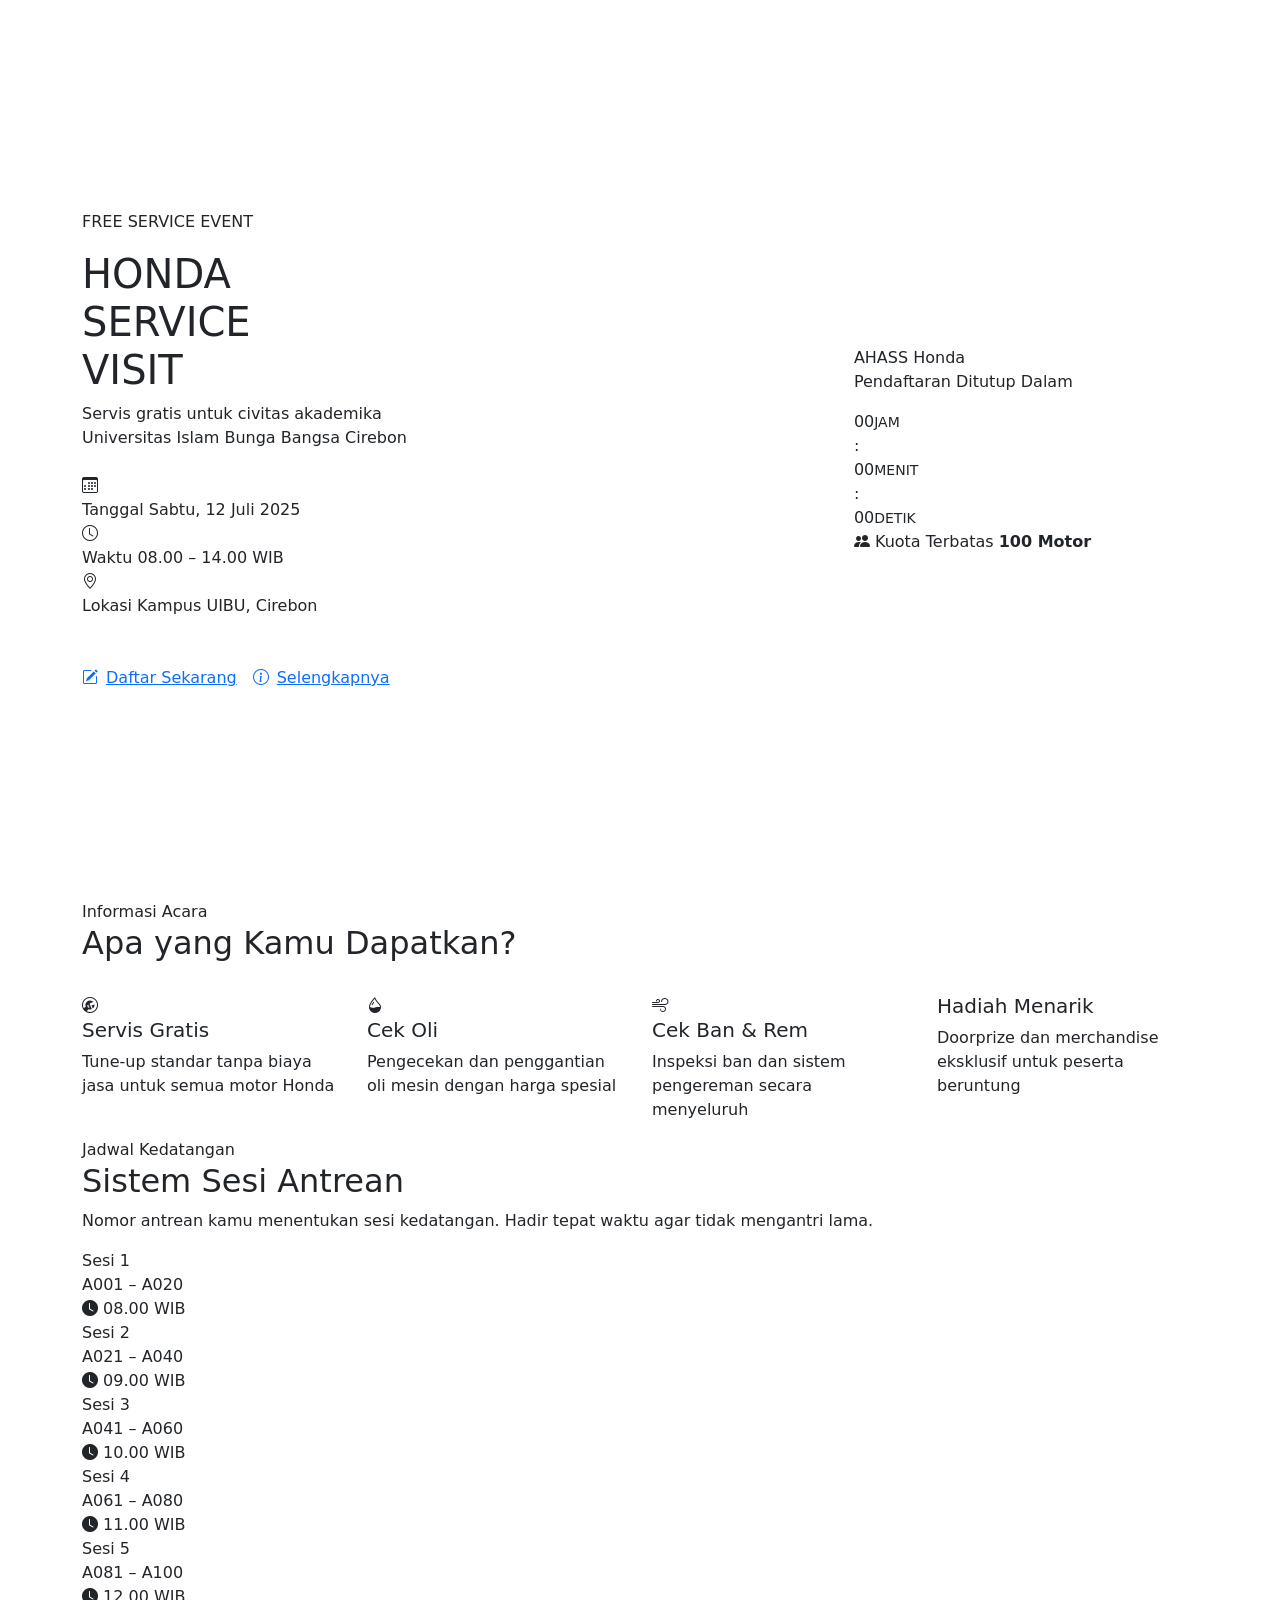
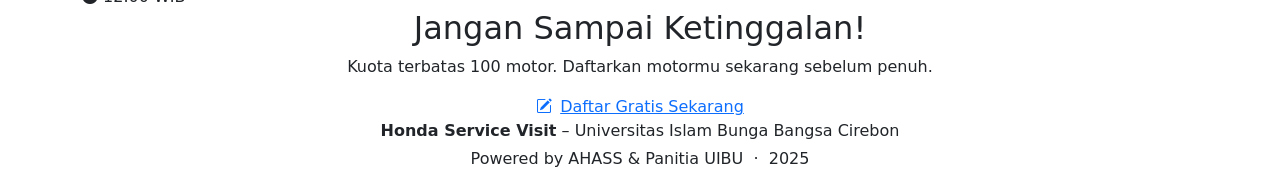
==== index.html @ a4c75682 "Add files via upload" ====
<!DOCTYPE html>
<html lang="id">
<head>
  <meta charset="UTF-8" />
  <meta name="viewport" content="width=device-width, initial-scale=1.0" />
  <title>Honda Service Visit – UIBU</title>
  <link rel="stylesheet" href="https://cdn.jsdelivr.net/npm/bootstrap@5.3.3/dist/css/bootstrap.min.css" />
  <link rel="stylesheet" href="https://cdn.jsdelivr.net/npm/bootstrap-icons@1.11.3/font/bootstrap-icons.min.css" />
  <link rel="preconnect" href="https://fonts.googleapis.com" />
  <link rel="preconnect" href="https://fonts.gstatic.com" crossorigin />
  <link href="https://fonts.googleapis.com/css2?family=Barlow+Condensed:wght@700;900&family=Inter:wght@400;500;600&display=swap" rel="stylesheet" />
  <link rel="stylesheet" href="assets/css/style.css" />
</head>
<body>

<!-- ═══════════════════ HERO ═══════════════════ -->
<header class="hero-section">
  <div class="hero-bg-overlay"></div>
  <div class="container position-relative z-1">
    <div class="row align-items-center min-vh-100 py-5">
      <div class="col-lg-7">
        <div class="badge-pill mb-3">
          <span class="dot"></span> FREE SERVICE EVENT
        </div>
        <h1 class="hero-title">
          HONDA<br>
          <span class="text-red">SERVICE</span><br>
          VISIT
        </h1>
        <p class="hero-subtitle">Servis gratis untuk civitas akademika<br>Universitas Islam Bunga Bangsa Cirebon</p>

        <div class="event-meta mt-4 mb-5">
          <div class="meta-item">
            <i class="bi bi-calendar3"></i>
            <div>
              <span class="meta-label">Tanggal</span>
              <span class="meta-value">Sabtu, 12 Juli 2025</span>
            </div>
          </div>
          <div class="meta-item">
            <i class="bi bi-clock"></i>
            <div>
              <span class="meta-label">Waktu</span>
              <span class="meta-value">08.00 – 14.00 WIB</span>
            </div>
          </div>
          <div class="meta-item">
            <i class="bi bi-geo-alt"></i>
            <div>
              <span class="meta-label">Lokasi</span>
              <span class="meta-value">Kampus UIBU, Cirebon</span>
            </div>
          </div>
        </div>

        <div class="d-flex flex-wrap gap-3">
          <a href="register.html" class="btn-daftar">
            <i class="bi bi-pencil-square me-2"></i>Daftar Sekarang
          </a>
          <a href="#info" class="btn-info">
            <i class="bi bi-info-circle me-2"></i>Selengkapnya
          </a>
        </div>
      </div>

      <div class="col-lg-5 d-none d-lg-flex justify-content-center">
        <div class="hero-card">
          <div class="hero-card-inner">
            <div class="ahass-logo-mock">
              <span class="ahass-text">AHASS</span>
              <span class="wing-text">Honda</span>
            </div>
            <div class="countdown-block">
              <p class="countdown-label">Pendaftaran Ditutup Dalam</p>
              <div class="countdown-digits" id="countdown">
                <div class="cd-unit"><span id="cd-h">00</span><small>JAM</small></div>
                <div class="cd-sep">:</div>
                <div class="cd-unit"><span id="cd-m">00</span><small>MENIT</small></div>
                <div class="cd-sep">:</div>
                <div class="cd-unit"><span id="cd-s">00</span><small>DETIK</small></div>
              </div>
            </div>
            <div class="quota-info">
              <i class="bi bi-people-fill"></i>
              Kuota Terbatas <strong>100 Motor</strong>
            </div>
          </div>
        </div>
      </div>
    </div>
  </div>

  <!-- Mobile countdown -->
  <div class="mobile-countdown d-lg-none">
    <p class="countdown-label text-center mb-2">Pendaftaran Ditutup Dalam</p>
    <div class="countdown-digits justify-content-center" id="countdown-m">
      <div class="cd-unit"><span id="cd-hm">00</span><small>JAM</small></div>
      <div class="cd-sep">:</div>
      <div class="cd-unit"><span id="cd-mm">00</span><small>MENIT</small></div>
      <div class="cd-sep">:</div>
      <div class="cd-unit"><span id="cd-sm">00</span><small>DETIK</small></div>
    </div>
  </div>
</header>

<!-- ═══════════════════ INFO ═══════════════════ -->
<section id="info" class="info-section">
  <div class="container">
    <div class="section-eyebrow">Informasi Acara</div>
    <h2 class="section-title">Apa yang Kamu Dapatkan?</h2>

    <div class="row g-4 mt-2">
      <div class="col-sm-6 col-lg-3">
        <div class="feature-card">
          <div class="feature-icon">
            <i class="bi bi-wrench-adjustable-circle"></i>
          </div>
          <h5>Servis Gratis</h5>
          <p>Tune-up standar tanpa biaya jasa untuk semua motor Honda</p>
        </div>
      </div>
      <div class="col-sm-6 col-lg-3">
        <div class="feature-card">
          <div class="feature-icon">
            <i class="bi bi-droplet-half"></i>
          </div>
          <h5>Cek Oli</h5>
          <p>Pengecekan dan penggantian oli mesin dengan harga spesial</p>
        </div>
      </div>
      <div class="col-sm-6 col-lg-3">
        <div class="feature-card">
          <div class="feature-icon">
            <i class="bi bi-wind"></i>
          </div>
          <h5>Cek Ban & Rem</h5>
          <p>Inspeksi ban dan sistem pengereman secara menyeluruh</p>
        </div>
      </div>
      <div class="col-sm-6 col-lg-3">
        <div class="feature-card">
          <div class="feature-icon">
            <i class="bi bi-gift2"></i>
          </div>
          <h5>Hadiah Menarik</h5>
          <p>Doorprize dan merchandise eksklusif untuk peserta beruntung</p>
        </div>
      </div>
    </div>
  </div>
</section>

<!-- ═══════════════════ SESI ═══════════════════ -->
<section class="sesi-section">
  <div class="container">
    <div class="section-eyebrow">Jadwal Kedatangan</div>
    <h2 class="section-title">Sistem Sesi Antrean</h2>
    <p class="section-desc">Nomor antrean kamu menentukan sesi kedatangan. Hadir tepat waktu agar tidak mengantri lama.</p>

    <div class="sesi-grid">
      <div class="sesi-card sesi-a">
        <div class="sesi-badge">Sesi 1</div>
        <div class="sesi-range">A001 – A020</div>
        <div class="sesi-time"><i class="bi bi-clock-fill"></i> 08.00 WIB</div>
      </div>
      <div class="sesi-card sesi-b">
        <div class="sesi-badge">Sesi 2</div>
        <div class="sesi-range">A021 – A040</div>
        <div class="sesi-time"><i class="bi bi-clock-fill"></i> 09.00 WIB</div>
      </div>
      <div class="sesi-card sesi-c">
        <div class="sesi-badge">Sesi 3</div>
        <div class="sesi-range">A041 – A060</div>
        <div class="sesi-time"><i class="bi bi-clock-fill"></i> 10.00 WIB</div>
      </div>
      <div class="sesi-card sesi-d">
        <div class="sesi-badge">Sesi 4</div>
        <div class="sesi-range">A061 – A080</div>
        <div class="sesi-time"><i class="bi bi-clock-fill"></i> 11.00 WIB</div>
      </div>
      <div class="sesi-card sesi-e">
        <div class="sesi-badge">Sesi 5</div>
        <div class="sesi-range">A081 – A100</div>
        <div class="sesi-time"><i class="bi bi-clock-fill"></i> 12.00 WIB</div>
      </div>
    </div>
  </div>
</section>

<!-- ═══════════════════ CTA ═══════════════════ -->
<section class="cta-section">
  <div class="container text-center">
    <h2 class="cta-title">Jangan Sampai Ketinggalan!</h2>
    <p class="cta-desc">Kuota terbatas 100 motor. Daftarkan motormu sekarang sebelum penuh.</p>
    <a href="register.html" class="btn-daftar btn-daftar-lg">
      <i class="bi bi-pencil-square me-2"></i>Daftar Gratis Sekarang
    </a>
  </div>
</section>

<!-- ═══════════════════ FOOTER ═══════════════════ -->
<footer class="site-footer">
  <div class="container text-center">
    <p class="mb-1">
      <strong>Honda Service Visit</strong> – Universitas Islam Bunga Bangsa Cirebon
    </p>
    <p class="footer-sub">Powered by AHASS & Panitia UIBU &nbsp;·&nbsp; 2025</p>
  </div>
</footer>

<script src="https://cdn.jsdelivr.net/npm/bootstrap@5.3.3/dist/js/bootstrap.bundle.min.js"></script>
<script src="assets/js/app.js"></script>
</body>
</html>
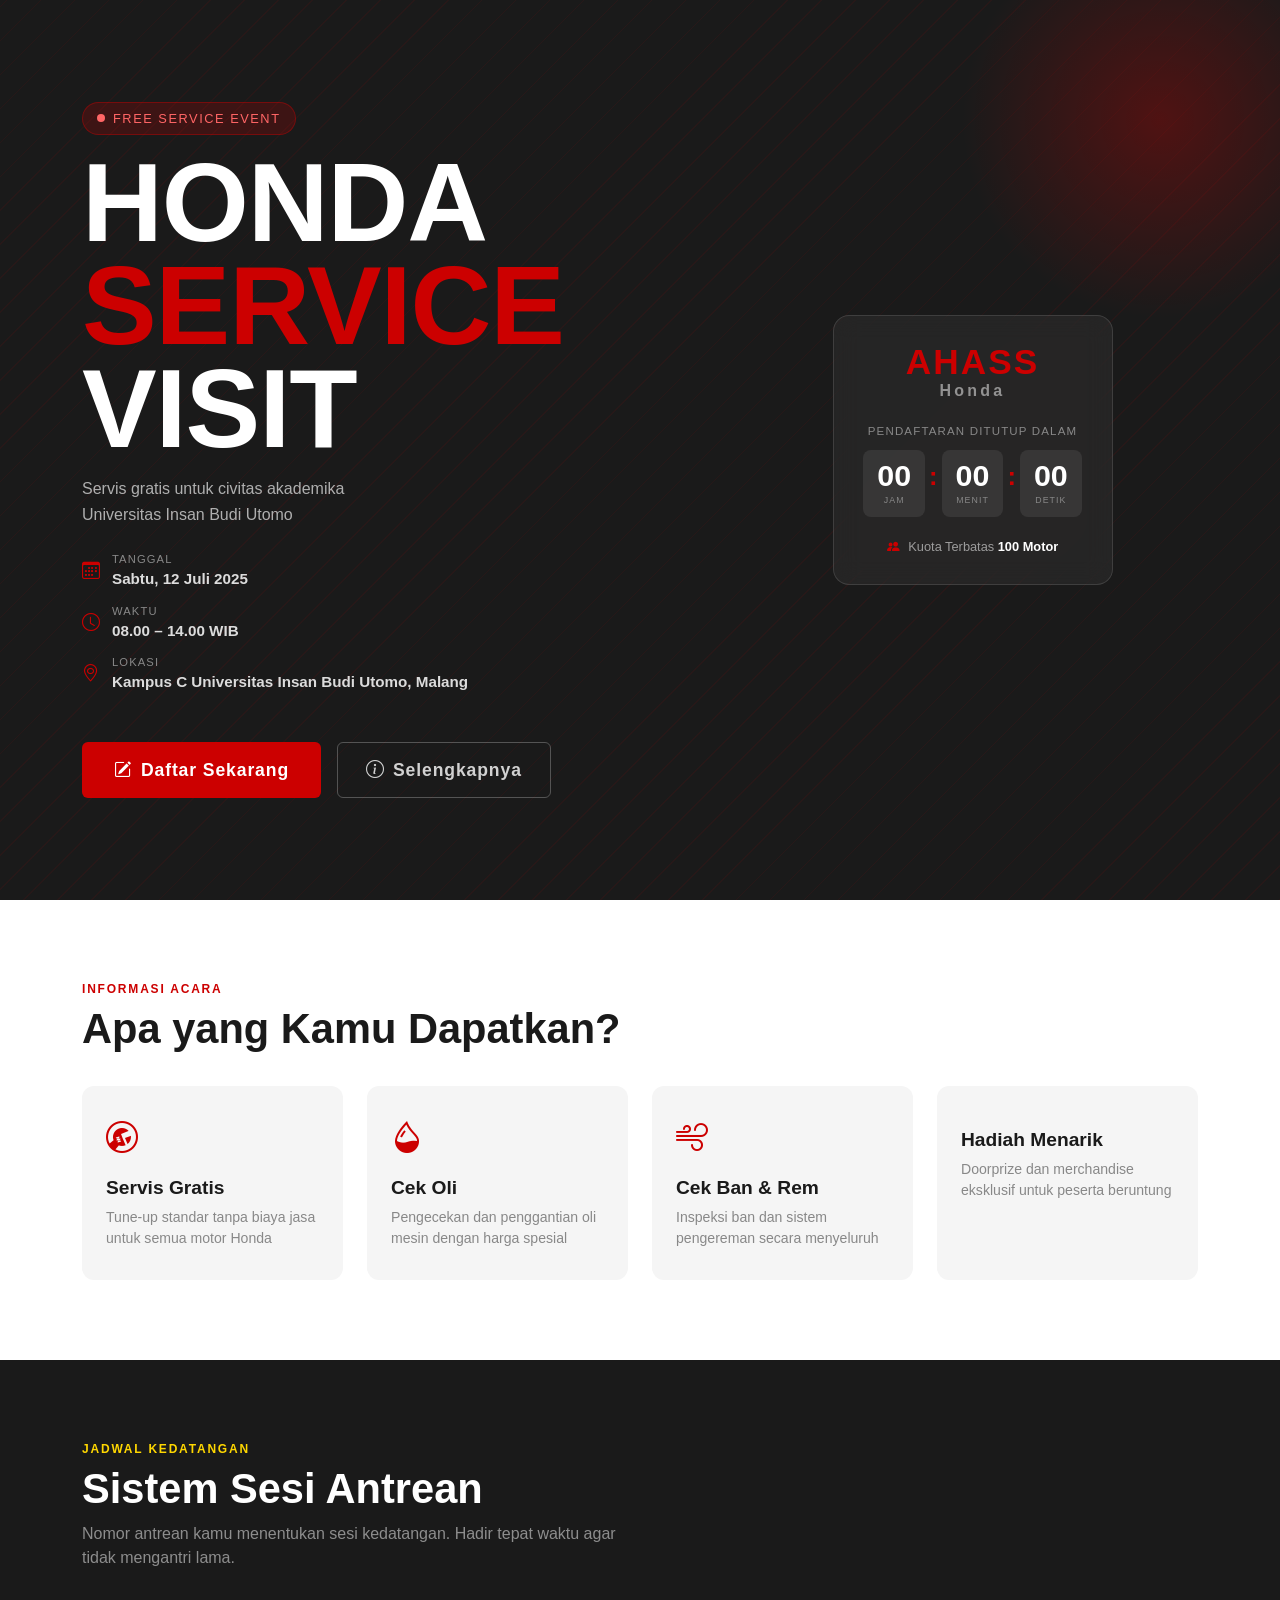
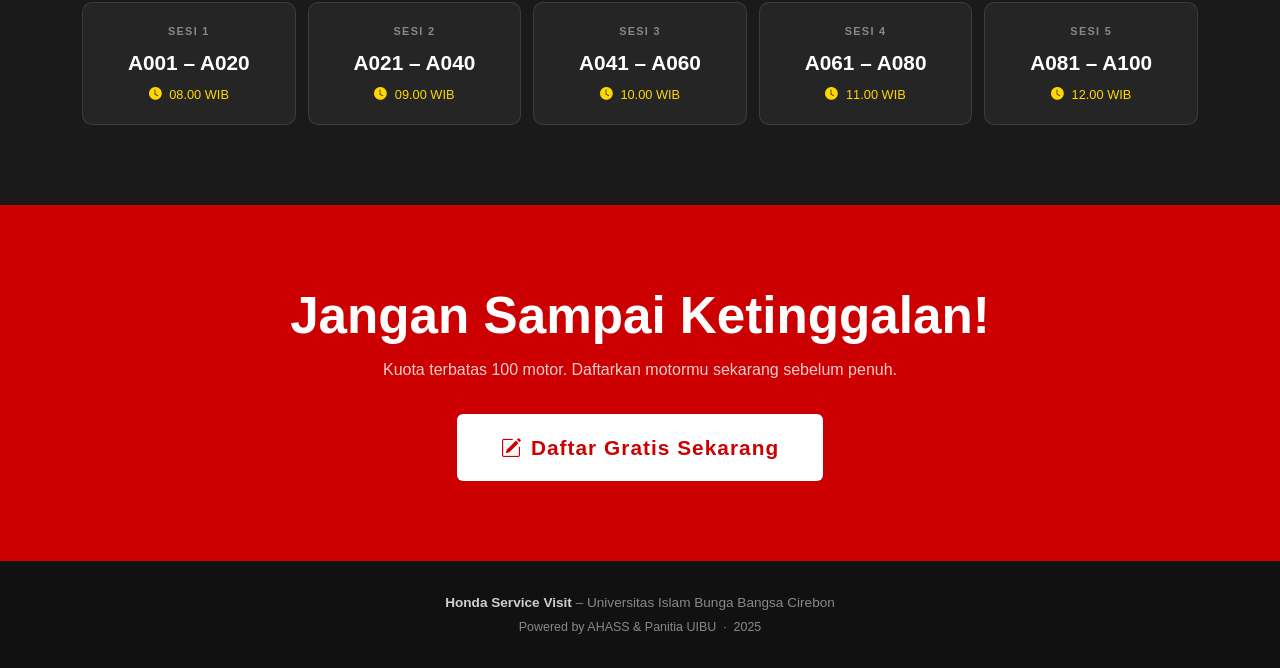
==== commit ff26a8f8: "Update university names and locations in index.html" ====
--- a/index.html
+++ b/index.html
@@ -27,7 +27,7 @@
           <span class="text-red">SERVICE</span><br>
           VISIT
         </h1>
-        <p class="hero-subtitle">Servis gratis untuk civitas akademika<br>Universitas Islam Bunga Bangsa Cirebon</p>
+        <p class="hero-subtitle">Servis gratis untuk civitas akademika<br>Universitas Insan Budi Utomo</p>
 
         <div class="event-meta mt-4 mb-5">
           <div class="meta-item">
@@ -48,7 +48,7 @@
             <i class="bi bi-geo-alt"></i>
             <div>
               <span class="meta-label">Lokasi</span>
-              <span class="meta-value">Kampus UIBU, Cirebon</span>
+              <span class="meta-value">Kampus C Universitas Insan Budi Utomo, Malang</span>
             </div>
           </div>
         </div>
--- a/assets/css/style.css
+++ b/assets/css/style.css
@@ -0,0 +1,897 @@
+/* ─────────────────────────────────────────────
+   HONDA SERVICE VISIT – style.css
+   Palette:
+     Red      #CC0000
+     Dark     #1A1A1A
+     White    #FFFFFF
+     Yellow   #FFD700  (antrean accent)
+     Gray-bg  #F5F5F5
+     Gray-mid #888888
+   ───────────────────────────────────────────── */
+
+:root {
+  --red:     #CC0000;
+  --red-dk:  #990000;
+  --dark:    #1A1A1A;
+  --yellow:  #FFD700;
+  --white:   #FFFFFF;
+  --gray-bg: #F5F5F5;
+  --gray-mid:#888888;
+  --font-disp: 'Barlow Condensed', sans-serif;
+  --font-body: 'Inter', sans-serif;
+  --font-mono: 'Share Tech Mono', monospace;
+}
+
+*, *::before, *::after { box-sizing: border-box; }
+
+body {
+  font-family: var(--font-body);
+  background: var(--gray-bg);
+  color: var(--dark);
+  margin: 0;
+}
+
+/* ══════════════════════════════════════════════
+   HERO
+══════════════════════════════════════════════ */
+.hero-section {
+  background: var(--dark);
+  position: relative;
+  overflow: hidden;
+}
+
+.hero-bg-overlay {
+  position: absolute;
+  inset: 0;
+  background:
+    repeating-linear-gradient(
+      -45deg,
+      rgba(204,0,0,.07) 0px,
+      rgba(204,0,0,.07) 1px,
+      transparent 1px,
+      transparent 24px
+    );
+  z-index: 0;
+}
+
+.hero-section::before {
+  content: '';
+  position: absolute;
+  top: -80px; right: -80px;
+  width: 400px; height: 400px;
+  background: radial-gradient(circle, rgba(204,0,0,.3) 0%, transparent 70%);
+  z-index: 0;
+}
+
+.z-1 { position: relative; z-index: 1; }
+
+.badge-pill {
+  display: inline-flex;
+  align-items: center;
+  gap: 8px;
+  background: rgba(204,0,0,.2);
+  border: 1px solid rgba(204,0,0,.4);
+  color: #ff6666;
+  font-family: var(--font-disp);
+  font-size: .8rem;
+  letter-spacing: .12em;
+  padding: 6px 14px;
+  border-radius: 999px;
+}
+.dot {
+  width: 8px; height: 8px;
+  background: #ff6666;
+  border-radius: 50%;
+  animation: pulse 1.5s ease-in-out infinite;
+}
+@keyframes pulse {
+  0%,100% { opacity: 1; transform: scale(1); }
+  50% { opacity: .5; transform: scale(.7); }
+}
+
+.hero-title {
+  font-family: var(--font-disp);
+  font-weight: 900;
+  font-size: clamp(3.5rem, 10vw, 7rem);
+  line-height: .92;
+  color: var(--white);
+  letter-spacing: -.01em;
+  margin: 0;
+}
+.hero-title .text-red { color: var(--red); }
+
+.hero-subtitle {
+  color: rgba(255,255,255,.65);
+  font-size: 1rem;
+  line-height: 1.6;
+  margin-top: 1rem;
+}
+
+/* Event meta */
+.event-meta {
+  display: flex;
+  flex-direction: column;
+  gap: 12px;
+}
+.meta-item {
+  display: flex;
+  align-items: center;
+  gap: 12px;
+  color: rgba(255,255,255,.85);
+}
+.meta-item i {
+  font-size: 1.1rem;
+  color: var(--red);
+  flex-shrink: 0;
+}
+.meta-item div {
+  display: flex;
+  flex-direction: column;
+}
+.meta-label {
+  font-size: .7rem;
+  letter-spacing: .1em;
+  text-transform: uppercase;
+  color: var(--gray-mid);
+}
+.meta-value {
+  font-weight: 600;
+  font-size: .95rem;
+}
+
+/* Buttons */
+.btn-daftar {
+  display: inline-flex;
+  align-items: center;
+  background: var(--red);
+  color: var(--white);
+  font-family: var(--font-disp);
+  font-weight: 700;
+  font-size: 1.1rem;
+  letter-spacing: .05em;
+  padding: 14px 32px;
+  border-radius: 6px;
+  text-decoration: none;
+  border: none;
+  cursor: pointer;
+  transition: background .2s, transform .15s;
+}
+.btn-daftar:hover {
+  background: var(--red-dk);
+  color: var(--white);
+  transform: translateY(-2px);
+}
+.btn-daftar-lg { font-size: 1.3rem; padding: 18px 44px; }
+
+.btn-info {
+  display: inline-flex;
+  align-items: center;
+  background: transparent;
+  color: rgba(255,255,255,.8);
+  font-family: var(--font-disp);
+  font-weight: 700;
+  font-size: 1.1rem;
+  letter-spacing: .05em;
+  padding: 14px 28px;
+  border-radius: 6px;
+  text-decoration: none;
+  border: 1px solid rgba(255,255,255,.25);
+  transition: border-color .2s, color .2s;
+}
+.btn-info:hover {
+  border-color: rgba(255,255,255,.6);
+  color: var(--white);
+}
+
+/* Hero card */
+.hero-card {
+  width: 280px;
+}
+.hero-card-inner {
+  background: rgba(255,255,255,.05);
+  border: 1px solid rgba(255,255,255,.12);
+  border-radius: 16px;
+  padding: 28px 24px;
+  backdrop-filter: blur(12px);
+}
+
+.ahass-logo-mock {
+  display: flex;
+  flex-direction: column;
+  align-items: center;
+  margin-bottom: 20px;
+}
+.ahass-text {
+  font-family: var(--font-disp);
+  font-weight: 900;
+  font-size: 2.2rem;
+  color: var(--red);
+  letter-spacing: .06em;
+  line-height: 1;
+}
+.wing-text {
+  font-family: var(--font-disp);
+  font-weight: 700;
+  font-size: 1rem;
+  color: rgba(255,255,255,.5);
+  letter-spacing: .2em;
+}
+
+/* Countdown */
+.countdown-block { text-align: center; margin-bottom: 20px; }
+.countdown-label {
+  font-size: .72rem;
+  letter-spacing: .1em;
+  text-transform: uppercase;
+  color: var(--gray-mid);
+  margin-bottom: 10px;
+}
+.countdown-digits {
+  display: flex;
+  align-items: center;
+  justify-content: center;
+  gap: 4px;
+}
+.cd-unit {
+  display: flex;
+  flex-direction: column;
+  align-items: center;
+  background: rgba(255,255,255,.08);
+  border-radius: 8px;
+  padding: 10px 14px;
+}
+.cd-unit span {
+  font-family: var(--font-disp);
+  font-weight: 700;
+  font-size: 1.9rem;
+  color: var(--white);
+  line-height: 1;
+  min-width: 2ch;
+  text-align: center;
+}
+.cd-unit small {
+  font-size: .55rem;
+  letter-spacing: .12em;
+  color: var(--gray-mid);
+  margin-top: 3px;
+}
+.cd-sep {
+  font-family: var(--font-disp);
+  font-weight: 900;
+  font-size: 1.6rem;
+  color: var(--red);
+  margin-bottom: 14px;
+}
+
+.quota-info {
+  text-align: center;
+  font-size: .8rem;
+  color: rgba(255,255,255,.55);
+}
+.quota-info i { color: var(--red); margin-right: 5px; }
+.quota-info strong { color: var(--white); }
+
+/* Mobile countdown */
+.mobile-countdown {
+  background: rgba(255,255,255,.05);
+  border-top: 1px solid rgba(255,255,255,.1);
+  padding: 20px 16px 28px;
+}
+.mobile-countdown .countdown-label { color: rgba(255,255,255,.5); }
+
+/* ══════════════════════════════════════════════
+   SECTIONS
+══════════════════════════════════════════════ */
+.section-eyebrow {
+  font-size: .75rem;
+  font-weight: 600;
+  letter-spacing: .15em;
+  text-transform: uppercase;
+  color: var(--red);
+  margin-bottom: 6px;
+}
+.section-title {
+  font-family: var(--font-disp);
+  font-weight: 700;
+  font-size: clamp(1.8rem, 4vw, 2.6rem);
+  color: var(--dark);
+  margin: 0;
+}
+.section-desc {
+  color: var(--gray-mid);
+  max-width: 560px;
+  margin-top: 8px;
+}
+
+/* Info section */
+.info-section {
+  padding: 80px 0;
+  background: var(--white);
+}
+
+.feature-card {
+  background: var(--gray-bg);
+  border-radius: 12px;
+  padding: 28px 24px;
+  height: 100%;
+  transition: transform .2s, box-shadow .2s;
+  border-bottom: 3px solid transparent;
+}
+.feature-card:hover {
+  transform: translateY(-4px);
+  box-shadow: 0 12px 32px rgba(0,0,0,.08);
+  border-bottom-color: var(--red);
+}
+.feature-icon {
+  font-size: 2rem;
+  color: var(--red);
+  margin-bottom: 14px;
+}
+.feature-card h5 {
+  font-family: var(--font-disp);
+  font-weight: 700;
+  font-size: 1.2rem;
+  margin-bottom: 8px;
+}
+.feature-card p {
+  color: var(--gray-mid);
+  font-size: .88rem;
+  margin: 0;
+}
+
+/* Sesi section */
+.sesi-section {
+  padding: 80px 0;
+  background: var(--dark);
+}
+.sesi-section .section-eyebrow { color: var(--yellow); }
+.sesi-section .section-title { color: var(--white); }
+.sesi-section .section-desc { color: rgba(255,255,255,.5); }
+
+.sesi-grid {
+  display: flex;
+  flex-wrap: wrap;
+  gap: 12px;
+  margin-top: 32px;
+}
+.sesi-card {
+  flex: 1 1 150px;
+  background: rgba(255,255,255,.05);
+  border: 1px solid rgba(255,255,255,.1);
+  border-radius: 10px;
+  padding: 20px 16px;
+  text-align: center;
+  transition: background .2s;
+}
+.sesi-card:hover { background: rgba(255,255,255,.1); }
+
+.sesi-badge {
+  font-size: .68rem;
+  letter-spacing: .12em;
+  font-weight: 600;
+  text-transform: uppercase;
+  color: var(--gray-mid);
+  margin-bottom: 8px;
+}
+.sesi-range {
+  font-family: var(--font-disp);
+  font-weight: 700;
+  font-size: 1.3rem;
+  color: var(--white);
+  margin-bottom: 6px;
+}
+.sesi-time {
+  font-size: .8rem;
+  color: var(--yellow);
+}
+.sesi-time i { margin-right: 4px; }
+
+/* CTA */
+.cta-section {
+  padding: 80px 0;
+  background: var(--red);
+}
+.cta-title {
+  font-family: var(--font-disp);
+  font-weight: 900;
+  font-size: clamp(2rem, 5vw, 3.2rem);
+  color: var(--white);
+  margin-bottom: 12px;
+}
+.cta-desc {
+  color: rgba(255,255,255,.8);
+  font-size: 1rem;
+  margin-bottom: 32px;
+}
+.cta-section .btn-daftar {
+  background: var(--white);
+  color: var(--red);
+}
+.cta-section .btn-daftar:hover {
+  background: rgba(255,255,255,.9);
+  color: var(--red-dk);
+}
+
+/* Footer */
+.site-footer {
+  background: #111;
+  color: rgba(255,255,255,.5);
+  padding: 32px 0;
+  font-size: .85rem;
+}
+.site-footer strong { color: rgba(255,255,255,.8); }
+.footer-sub { font-size: .78rem; margin: 0; }
+
+/* ══════════════════════════════════════════════
+   REGISTER PAGE
+══════════════════════════════════════════════ */
+.register-page {
+  background: var(--gray-bg);
+  min-height: 100vh;
+}
+
+.register-wrap {
+  max-width: 700px;
+  margin: 0 auto;
+  padding-bottom: 60px;
+}
+
+.register-header {
+  background: var(--dark);
+  padding: 16px 20px 20px;
+  position: sticky;
+  top: 0;
+  z-index: 100;
+  display: flex;
+  flex-direction: column;
+  gap: 4px;
+}
+
+.back-link {
+  color: rgba(255,255,255,.5);
+  text-decoration: none;
+  font-size: .82rem;
+  display: flex;
+  align-items: center;
+  gap: 6px;
+  transition: color .2s;
+}
+.back-link:hover { color: var(--white); }
+
+.register-logo {
+  display: flex;
+  align-items: center;
+  gap: 10px;
+}
+.ahass-text-sm {
+  font-family: var(--font-disp);
+  font-weight: 900;
+  font-size: 1.3rem;
+  color: var(--red);
+  letter-spacing: .06em;
+}
+.reg-title-top {
+  font-family: var(--font-disp);
+  font-weight: 700;
+  font-size: 1.1rem;
+  color: rgba(255,255,255,.9);
+  letter-spacing: .04em;
+}
+.reg-step-label {
+  font-size: .72rem;
+  letter-spacing: .12em;
+  text-transform: uppercase;
+  color: var(--gray-mid);
+}
+
+/* Form card */
+.form-card {
+  background: var(--white);
+  border-radius: 16px;
+  padding: 32px 28px;
+  margin-top: 24px;
+  box-shadow: 0 4px 24px rgba(0,0,0,.06);
+}
+
+.form-section-title {
+  font-family: var(--font-disp);
+  font-weight: 700;
+  font-size: 1.1rem;
+  color: var(--dark);
+  letter-spacing: .04em;
+  margin-bottom: 16px;
+  display: flex;
+  align-items: center;
+  gap: 10px;
+  padding-bottom: 10px;
+  border-bottom: 2px solid var(--gray-bg);
+}
+.form-section-num {
+  background: var(--red);
+  color: var(--white);
+  font-family: var(--font-disp);
+  font-weight: 700;
+  font-size: .85rem;
+  width: 28px; height: 28px;
+  display: inline-flex;
+  align-items: center;
+  justify-content: center;
+  border-radius: 50%;
+}
+
+/* Status radio */
+.status-radio-group {
+  display: flex;
+  gap: 10px;
+  flex-wrap: wrap;
+}
+.status-radio-label {
+  cursor: pointer;
+  flex: 1 1 100px;
+}
+.status-radio-label input[type=radio] { display: none; }
+.status-radio-label span {
+  display: flex;
+  flex-direction: column;
+  align-items: center;
+  gap: 6px;
+  padding: 14px 10px;
+  border: 2px solid #ddd;
+  border-radius: 10px;
+  font-size: .85rem;
+  font-weight: 500;
+  color: var(--gray-mid);
+  transition: all .2s;
+  text-align: center;
+}
+.status-radio-label span i {
+  font-size: 1.4rem;
+  display: block;
+}
+.status-radio-label input:checked + span {
+  border-color: var(--red);
+  background: rgba(204,0,0,.06);
+  color: var(--red);
+}
+
+/* Plat styling */
+.form-control-plat {
+  font-family: var(--font-disp);
+  font-weight: 700;
+  font-size: 1.3rem;
+  letter-spacing: .08em;
+  text-transform: uppercase;
+}
+
+/* Alert note */
+.alert-note {
+  background: rgba(204,0,0,.06);
+  border: none;
+  border-left: 4px solid var(--red);
+  border-radius: 6px;
+  color: var(--dark);
+  font-size: .85rem;
+}
+.alert-note i { color: var(--red); }
+
+/* form note */
+.form-note {
+  color: var(--gray-mid);
+  font-size: .78rem;
+}
+.form-note i { color: #4CAF50; }
+
+/* Bootstrap overrides */
+.form-control:focus, .form-select:focus {
+  border-color: var(--red);
+  box-shadow: 0 0 0 3px rgba(204,0,0,.12);
+}
+.form-label {
+  font-weight: 500;
+  font-size: .88rem;
+  margin-bottom: 6px;
+}
+.text-red { color: var(--red); }
+
+/* ══════════════════════════════════════════════
+   SUCCESS / TICKET PAGE
+══════════════════════════════════════════════ */
+.success-page {
+  background: var(--gray-bg);
+  min-height: 100vh;
+}
+.success-wrap {
+  max-width: 520px;
+  margin: 0 auto;
+  padding-bottom: 60px;
+  position: relative;
+}
+
+#confetti-canvas {
+  position: fixed;
+  top: 0; left: 0;
+  width: 100%; height: 100%;
+  pointer-events: none;
+  z-index: 999;
+}
+
+.success-topbar {
+  background: var(--dark);
+  display: flex;
+  align-items: center;
+  justify-content: space-between;
+  padding: 14px 20px;
+}
+.success-topbar-title {
+  font-family: var(--font-disp);
+  font-size: .9rem;
+  font-weight: 700;
+  color: rgba(255,255,255,.7);
+  letter-spacing: .04em;
+}
+
+.success-banner {
+  display: flex;
+  align-items: center;
+  gap: 16px;
+  padding: 24px 20px;
+}
+.success-icon {
+  font-size: 2.5rem;
+  color: #4CAF50;
+  flex-shrink: 0;
+}
+.success-title {
+  font-family: var(--font-disp);
+  font-weight: 700;
+  font-size: 1.6rem;
+  color: var(--dark);
+  margin: 0;
+}
+.success-sub {
+  color: var(--gray-mid);
+  font-size: .85rem;
+  margin: 0;
+}
+
+/* ════════ TIKET ════════ */
+.ticket-wrapper {
+  background: var(--white);
+  border-radius: 16px;
+  overflow: hidden;
+  box-shadow: 0 8px 40px rgba(0,0,0,.14);
+  margin: 0 16px;
+}
+
+.ticket-head {
+  background: var(--dark);
+  display: flex;
+  justify-content: space-between;
+  align-items: center;
+  padding: 18px 24px;
+}
+.ticket-brand {
+  display: flex;
+  flex-direction: column;
+}
+.ticket-ahass {
+  font-family: var(--font-disp);
+  font-weight: 900;
+  font-size: 1.8rem;
+  color: var(--red);
+  letter-spacing: .06em;
+  line-height: 1;
+}
+.ticket-event {
+  font-family: var(--font-disp);
+  font-weight: 700;
+  font-size: .95rem;
+  color: rgba(255,255,255,.8);
+  letter-spacing: .08em;
+}
+.ticket-uibu {
+  font-size: .75rem;
+  color: var(--gray-mid);
+  letter-spacing: .1em;
+}
+
+/* THE SIGNATURE — Queue Number Display */
+.queue-block {
+  background: var(--dark);
+  text-align: center;
+  padding: 20px 24px 28px;
+}
+.queue-label {
+  font-size: .65rem;
+  letter-spacing: .2em;
+  text-transform: uppercase;
+  color: var(--gray-mid);
+  margin-bottom: 6px;
+}
+.queue-number {
+  font-family: var(--font-disp);
+  font-weight: 900;
+  font-size: clamp(4.5rem, 18vw, 7rem);
+  color: var(--yellow);
+  line-height: 1;
+  letter-spacing: .02em;
+  text-shadow: 0 0 40px rgba(255,215,0,.3);
+  animation: glow 2s ease-in-out infinite alternate;
+}
+@keyframes glow {
+  from { text-shadow: 0 0 20px rgba(255,215,0,.2); }
+  to   { text-shadow: 0 0 50px rgba(255,215,0,.5); }
+}
+.queue-sesi {
+  font-size: .78rem;
+  color: rgba(255,255,255,.5);
+  margin-top: 8px;
+}
+
+/* Perforation */
+.ticket-perforation {
+  display: flex;
+  align-items: center;
+  background: var(--gray-bg);
+  padding: 0 -20px;
+}
+.perf-circle {
+  width: 24px; height: 24px;
+  background: var(--gray-bg);
+  border-radius: 50%;
+  flex-shrink: 0;
+}
+.perf-circle.perf-left { margin-left: -12px; }
+.perf-circle.perf-right { margin-right: -12px; }
+.perf-line {
+  flex: 1;
+  border-top: 2px dashed #ddd;
+  margin: 0 8px;
+}
+
+/* Ticket body */
+.ticket-body {
+  padding: 20px 24px;
+  display: flex;
+  gap: 20px;
+  align-items: flex-start;
+}
+
+.ticket-info-grid {
+  flex: 1;
+  display: grid;
+  grid-template-columns: 1fr 1fr;
+  gap: 14px 12px;
+}
+.ticket-info-item {
+  display: flex;
+  flex-direction: column;
+  gap: 2px;
+}
+.ti-label {
+  font-size: .65rem;
+  letter-spacing: .1em;
+  text-transform: uppercase;
+  color: var(--gray-mid);
+}
+.ti-value {
+  font-weight: 600;
+  font-size: .88rem;
+  color: var(--dark);
+  word-break: break-word;
+}
+
+/* QR */
+.qr-block {
+  flex-shrink: 0;
+  text-align: center;
+}
+#qrcode {
+  width: 100px;
+  height: 100px;
+}
+#qrcode img, #qrcode canvas {
+  width: 100px !important;
+  height: 100px !important;
+  display: block;
+}
+.qr-caption {
+  font-size: .6rem;
+  color: var(--gray-mid);
+  margin-top: 6px;
+  max-width: 80px;
+  line-height: 1.3;
+}
+
+.ticket-footer {
+  background: var(--gray-bg);
+  padding: 12px 24px;
+  border-top: 1px solid #eee;
+}
+.ticket-date {
+  font-size: .78rem;
+  color: var(--gray-mid);
+}
+.ticket-date i { color: var(--red); margin-right: 3px; }
+
+/* Sesi info card */
+.sesi-info-card {
+  display: flex;
+  align-items: center;
+  gap: 14px;
+  margin: 16px 16px 0;
+  background: rgba(255,215,0,.1);
+  border: 1px solid rgba(255,215,0,.4);
+  border-radius: 10px;
+  padding: 16px 18px;
+}
+.sesi-info-icon {
+  font-size: 1.6rem;
+  color: var(--yellow);
+  flex-shrink: 0;
+}
+.sesi-info-title {
+  font-weight: 600;
+  font-size: .88rem;
+  color: var(--dark);
+  margin-bottom: 2px;
+}
+.sesi-info-desc {
+  font-size: .78rem;
+  color: var(--gray-mid);
+}
+
+/* Action buttons */
+.action-buttons {
+  display: flex;
+  gap: 10px;
+  padding: 16px 16px 0;
+  flex-wrap: wrap;
+}
+.btn-action {
+  flex: 1 1 120px;
+  display: inline-flex;
+  align-items: center;
+  justify-content: center;
+  padding: 12px 16px;
+  border-radius: 8px;
+  font-size: .88rem;
+  font-weight: 600;
+  text-decoration: none;
+  border: none;
+  cursor: pointer;
+  transition: transform .15s, opacity .15s;
+}
+.btn-action:hover { transform: translateY(-2px); opacity: .9; }
+
+.btn-screenshot { background: var(--red); color: var(--white); }
+.btn-share { background: #1DB954; color: var(--white); }
+.btn-home { background: var(--dark); color: var(--white); }
+
+.screenshot-hint {
+  text-align: center;
+  color: var(--gray-mid);
+  font-size: .78rem;
+  padding: 12px 16px 0;
+}
+.screenshot-hint i { margin-right: 4px; }
+
+/* ══════════════════════════════════════════════
+   RESPONSIVE
+══════════════════════════════════════════════ */
+@media (max-width: 480px) {
+  .form-card { padding: 24px 16px; border-radius: 12px; }
+  .ticket-body { flex-direction: column; }
+  .qr-block { align-self: center; }
+  .ticket-info-grid { grid-template-columns: 1fr; gap: 10px; }
+  .action-buttons { flex-direction: column; }
+  .btn-action { flex: none; width: 100%; }
+  .status-radio-group { flex-direction: column; }
+  .status-radio-label span { flex-direction: row; justify-content: flex-start; padding: 12px 16px; }
+}
+
+@media (max-width: 576px) {
+  .sesi-grid { flex-direction: column; }
+  .sesi-card { flex: none; }
+  .event-meta { gap: 10px; }
+}
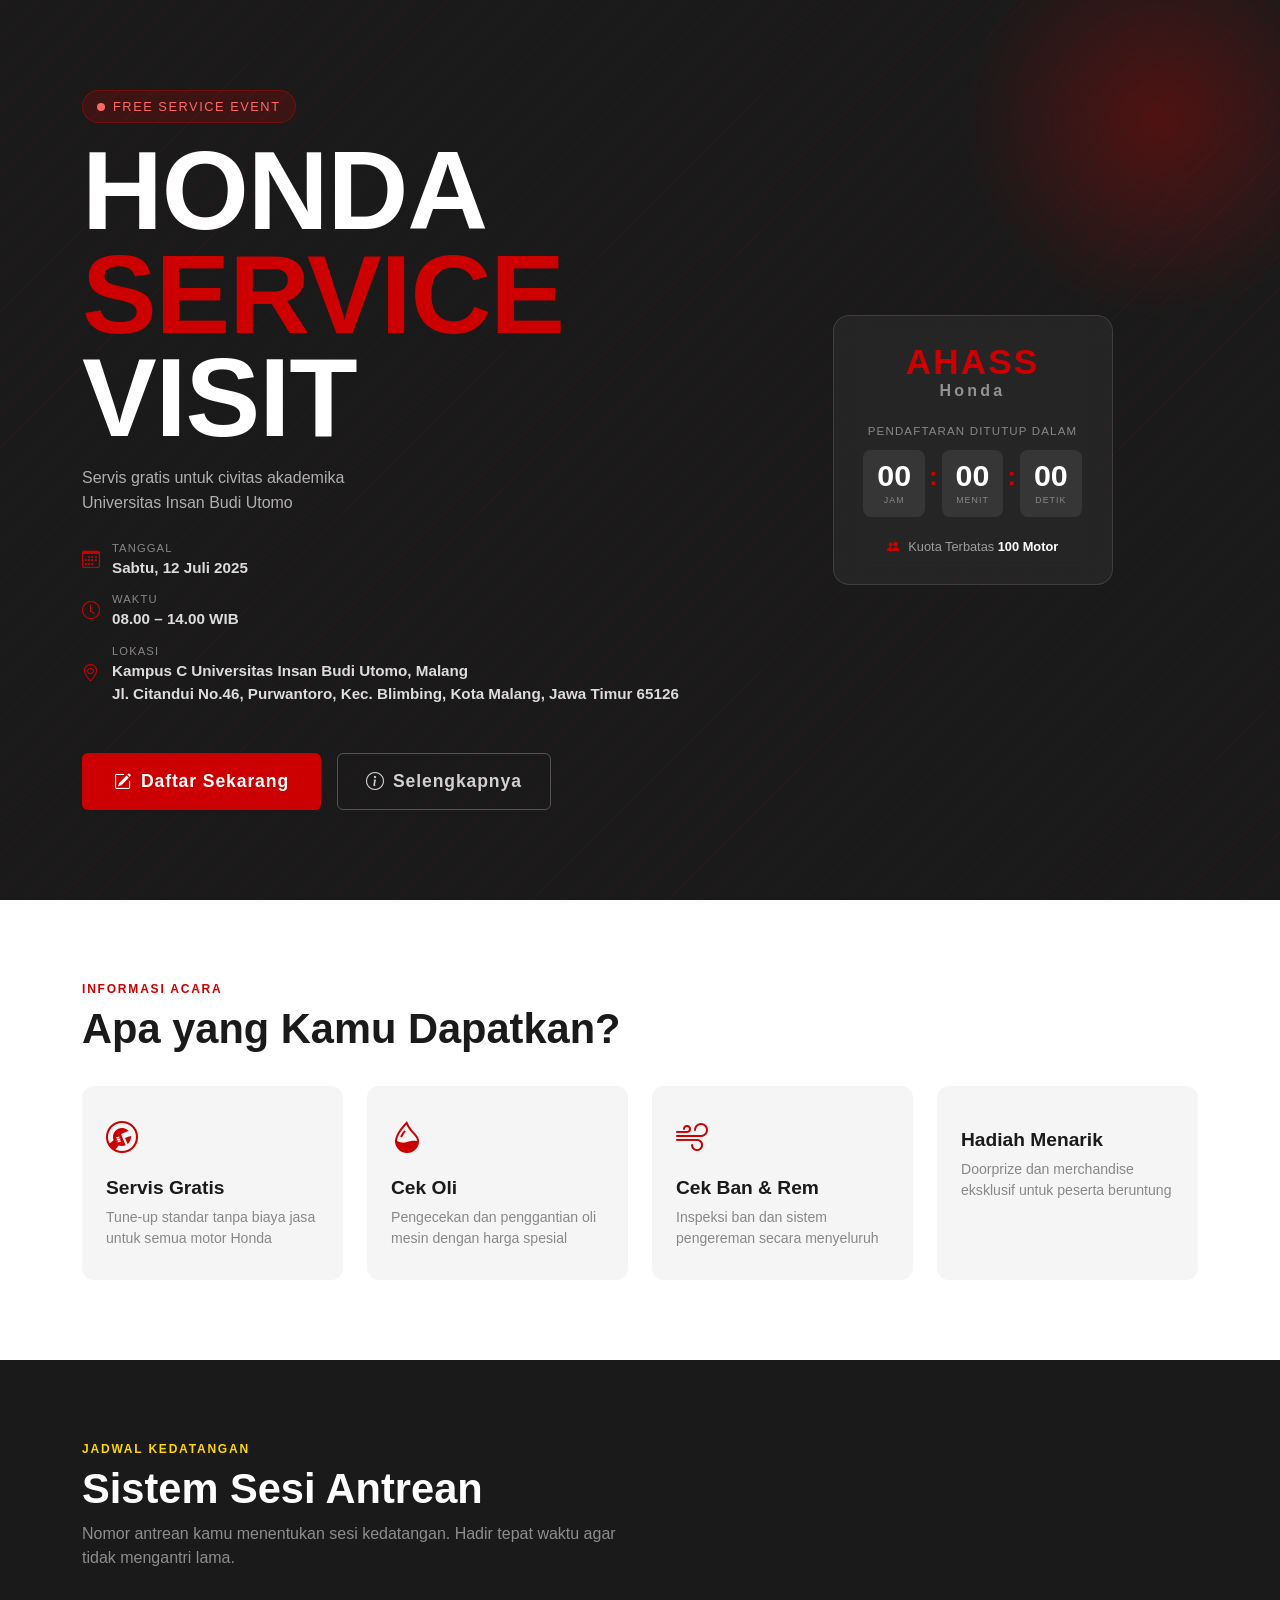
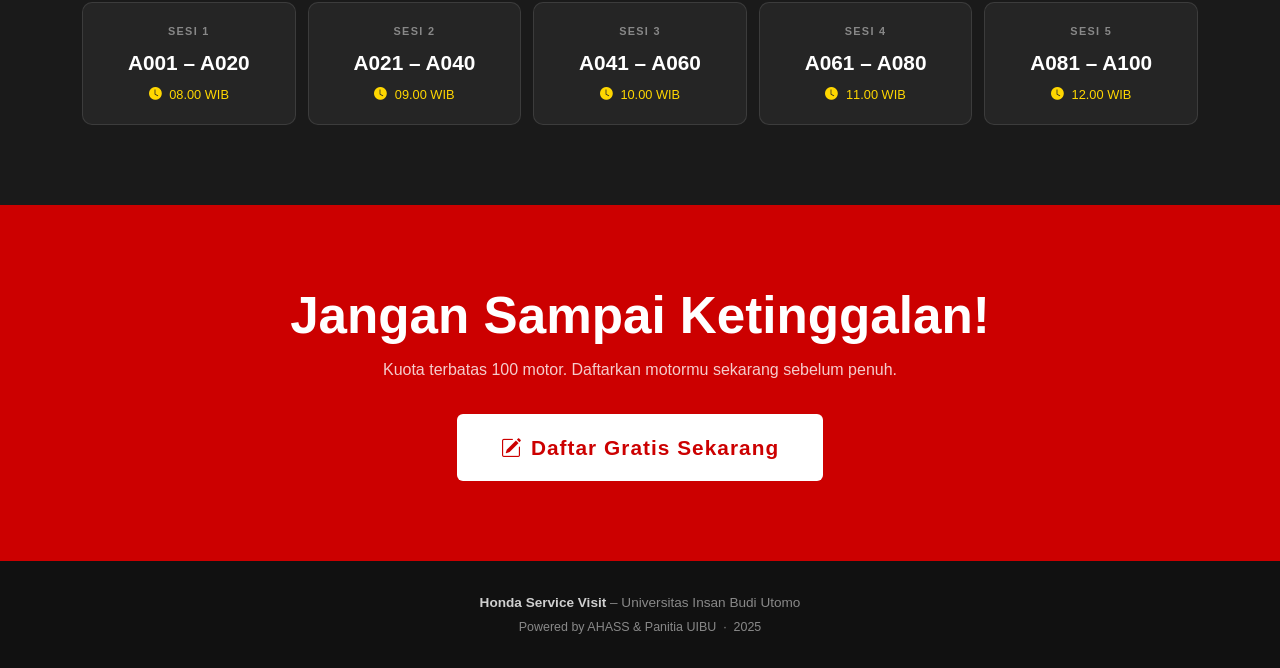
==== commit 85ae7a2c: "Update footer and location details in index.html" ====
--- a/index.html
+++ b/index.html
@@ -49,6 +49,7 @@
             <div>
               <span class="meta-label">Lokasi</span>
               <span class="meta-value">Kampus C Universitas Insan Budi Utomo, Malang</span>
+              <span class="meta-value">Jl. Citandui No.46, Purwantoro, Kec. Blimbing, Kota Malang, Jawa Timur 65126</span>
             </div>
           </div>
         </div>
@@ -202,7 +203,7 @@
 <footer class="site-footer">
   <div class="container text-center">
     <p class="mb-1">
-      <strong>Honda Service Visit</strong> – Universitas Islam Bunga Bangsa Cirebon
+      <strong>Honda Service Visit</strong> – Universitas Insan Budi Utomo
     </p>
     <p class="footer-sub">Powered by AHASS & Panitia UIBU &nbsp;·&nbsp; 2025</p>
   </div>
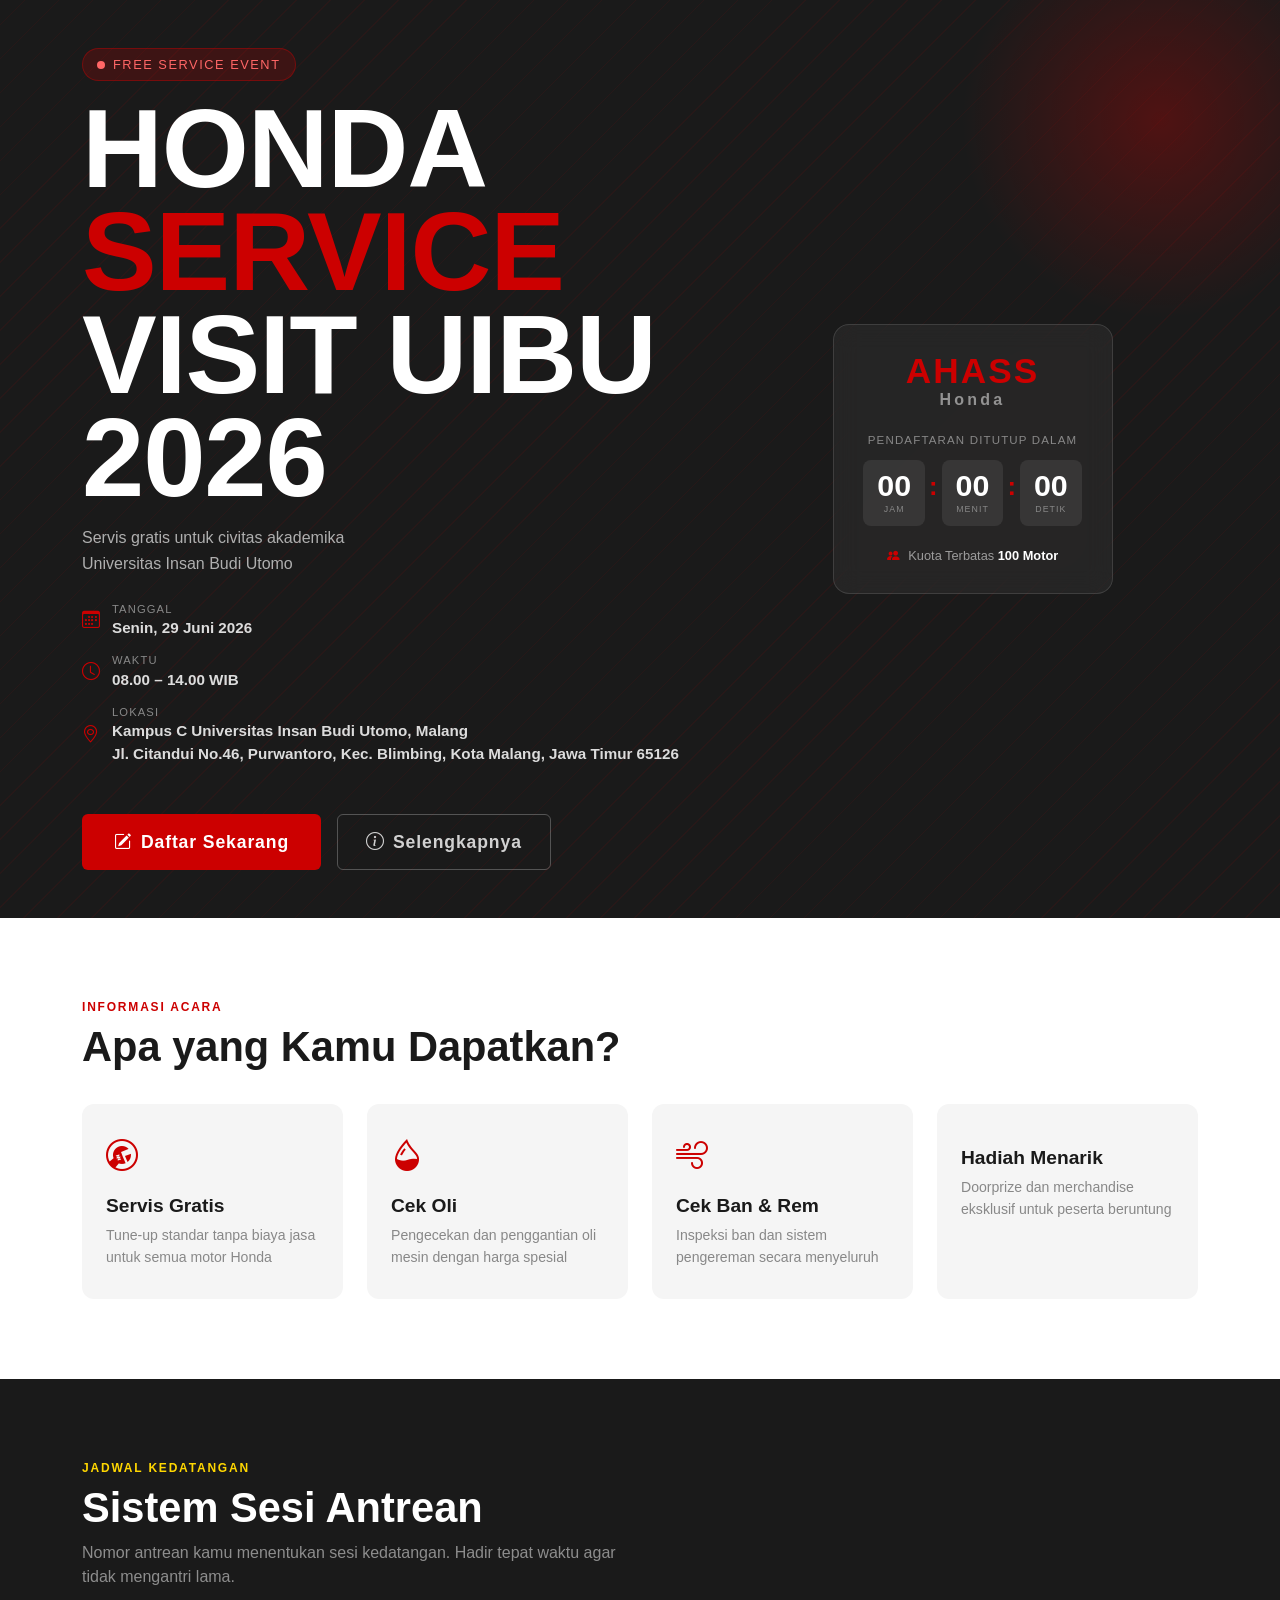
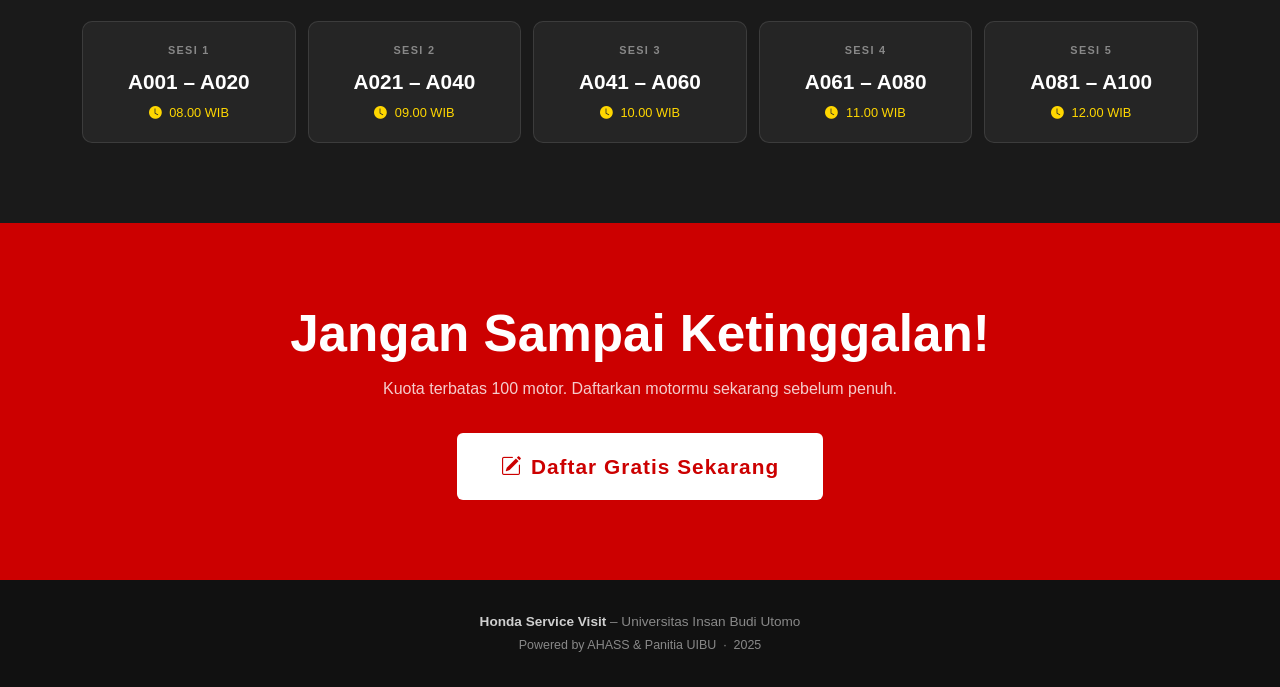
==== commit 7bae41b6: "Update index.html" ====
--- a/index.html
+++ b/index.html
@@ -25,7 +25,7 @@
         <h1 class="hero-title">
           HONDA<br>
           <span class="text-red">SERVICE</span><br>
-          VISIT
+          VISIT UIBU 2026
         </h1>
         <p class="hero-subtitle">Servis gratis untuk civitas akademika<br>Universitas Insan Budi Utomo</p>
 
@@ -34,7 +34,7 @@
             <i class="bi bi-calendar3"></i>
             <div>
               <span class="meta-label">Tanggal</span>
-              <span class="meta-value">Sabtu, 12 Juli 2025</span>
+              <span class="meta-value">Senin, 29 Juni 2026</span>
             </div>
           </div>
           <div class="meta-item">
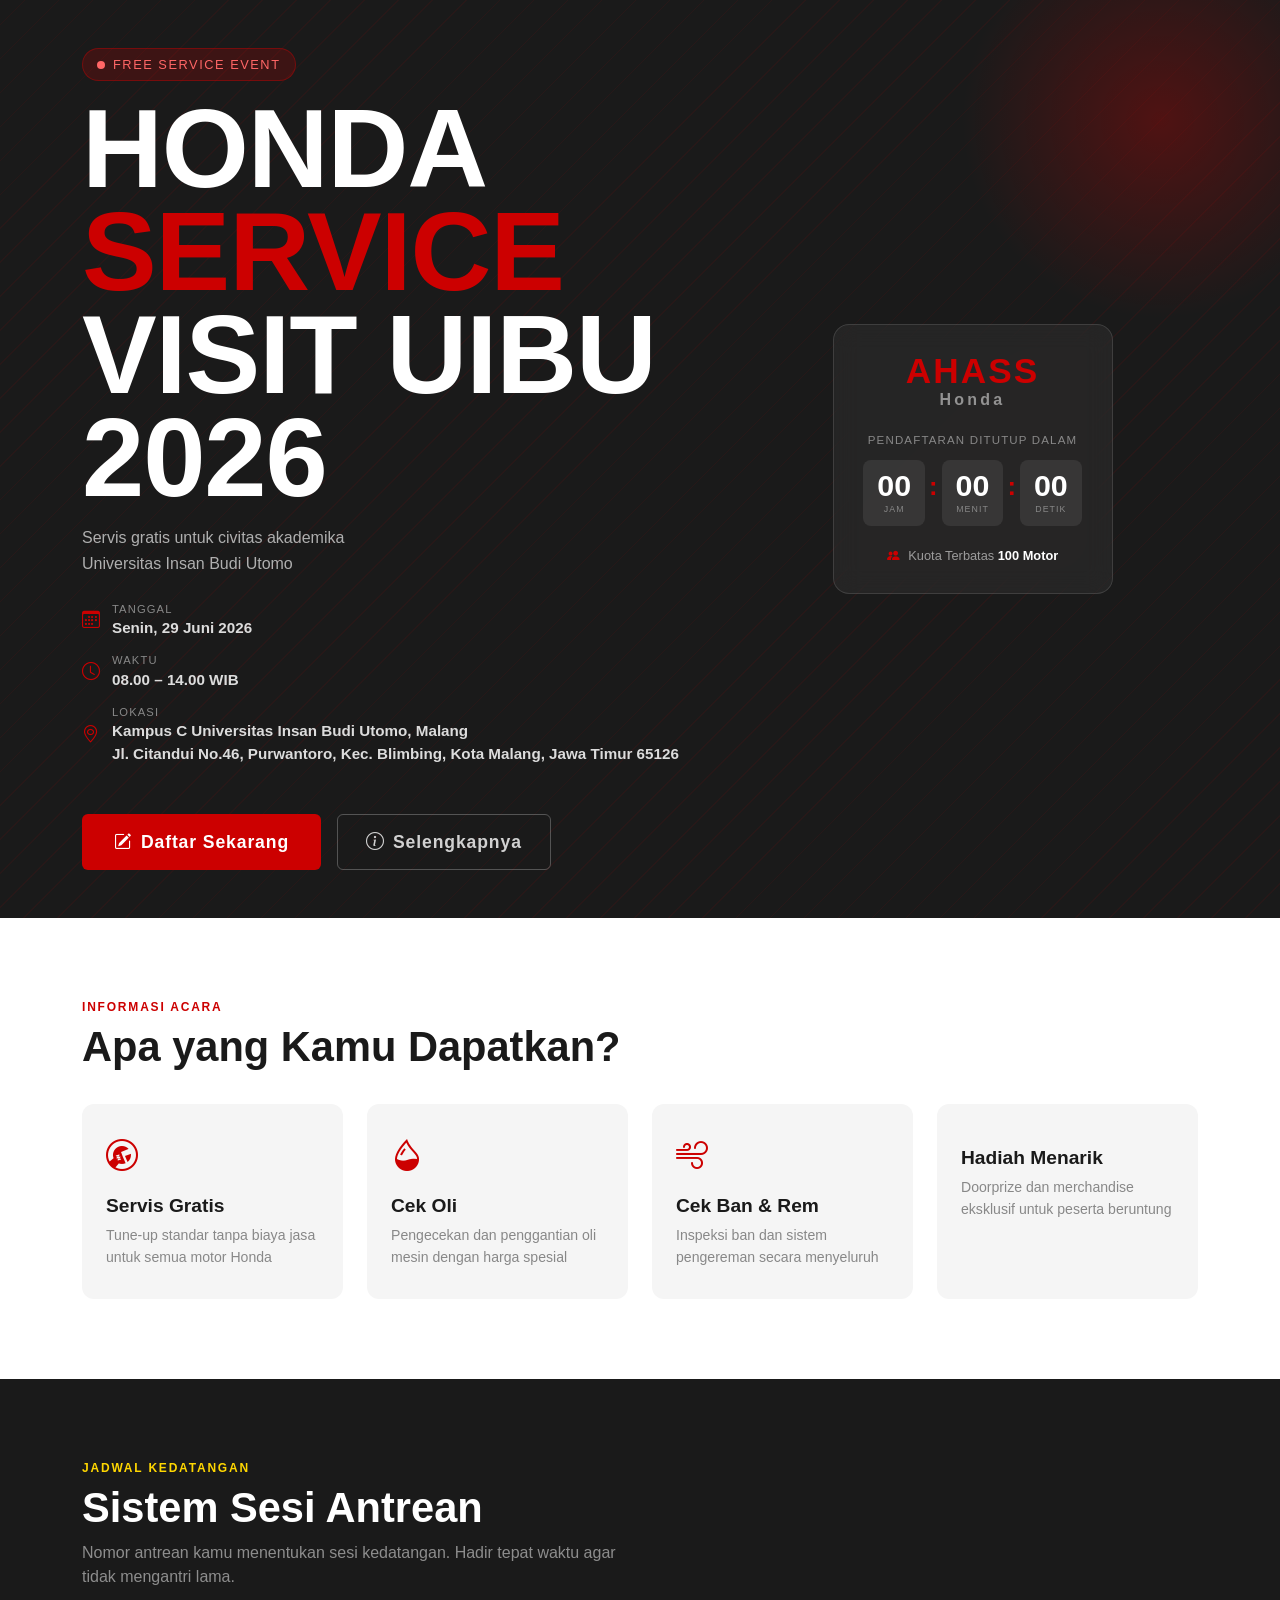
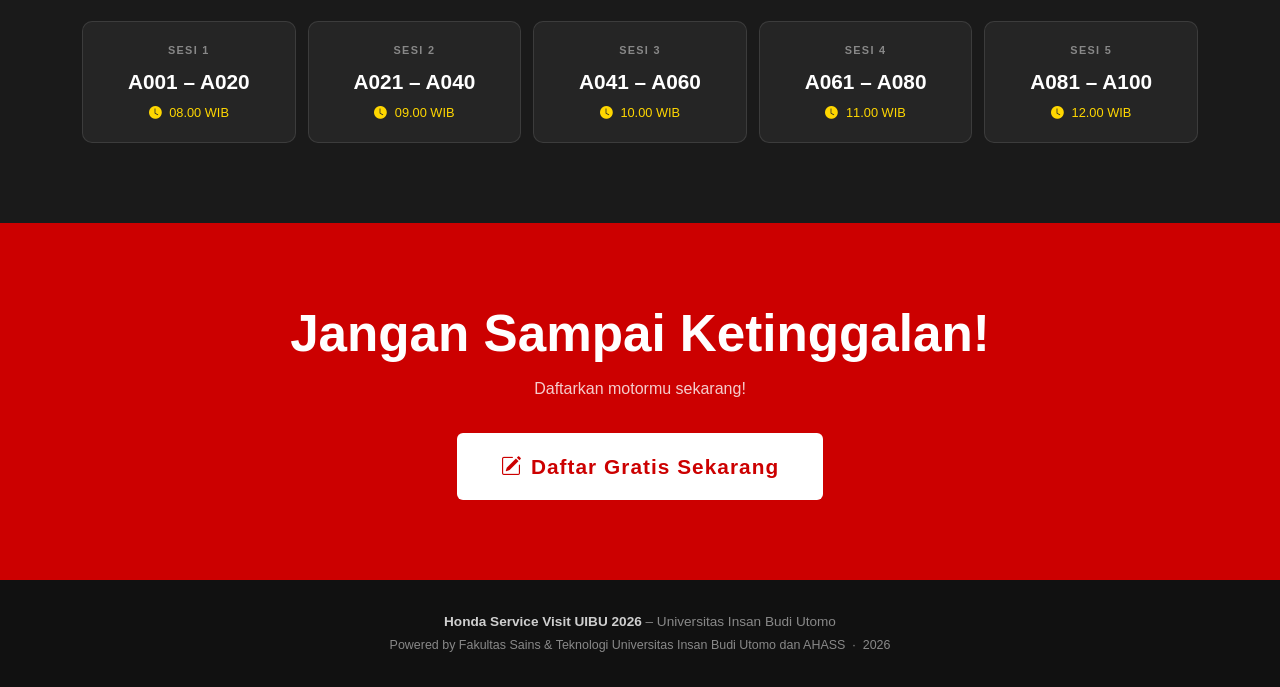
==== commit a36cac29: "Update index.html" ====
--- a/index.html
+++ b/index.html
@@ -192,7 +192,7 @@
 <section class="cta-section">
   <div class="container text-center">
     <h2 class="cta-title">Jangan Sampai Ketinggalan!</h2>
-    <p class="cta-desc">Kuota terbatas 100 motor. Daftarkan motormu sekarang sebelum penuh.</p>
+    <p class="cta-desc">Daftarkan motormu sekarang!</p>
     <a href="register.html" class="btn-daftar btn-daftar-lg">
       <i class="bi bi-pencil-square me-2"></i>Daftar Gratis Sekarang
     </a>
@@ -203,9 +203,9 @@
 <footer class="site-footer">
   <div class="container text-center">
     <p class="mb-1">
-      <strong>Honda Service Visit</strong> – Universitas Insan Budi Utomo
+      <strong>Honda Service Visit UIBU 2026</strong> – Universitas Insan Budi Utomo
     </p>
-    <p class="footer-sub">Powered by AHASS & Panitia UIBU &nbsp;·&nbsp; 2025</p>
+    <p class="footer-sub">Powered by Fakultas Sains & Teknologi Universitas Insan Budi Utomo dan AHASS &nbsp;·&nbsp; 2026</p>
   </div>
 </footer>
 
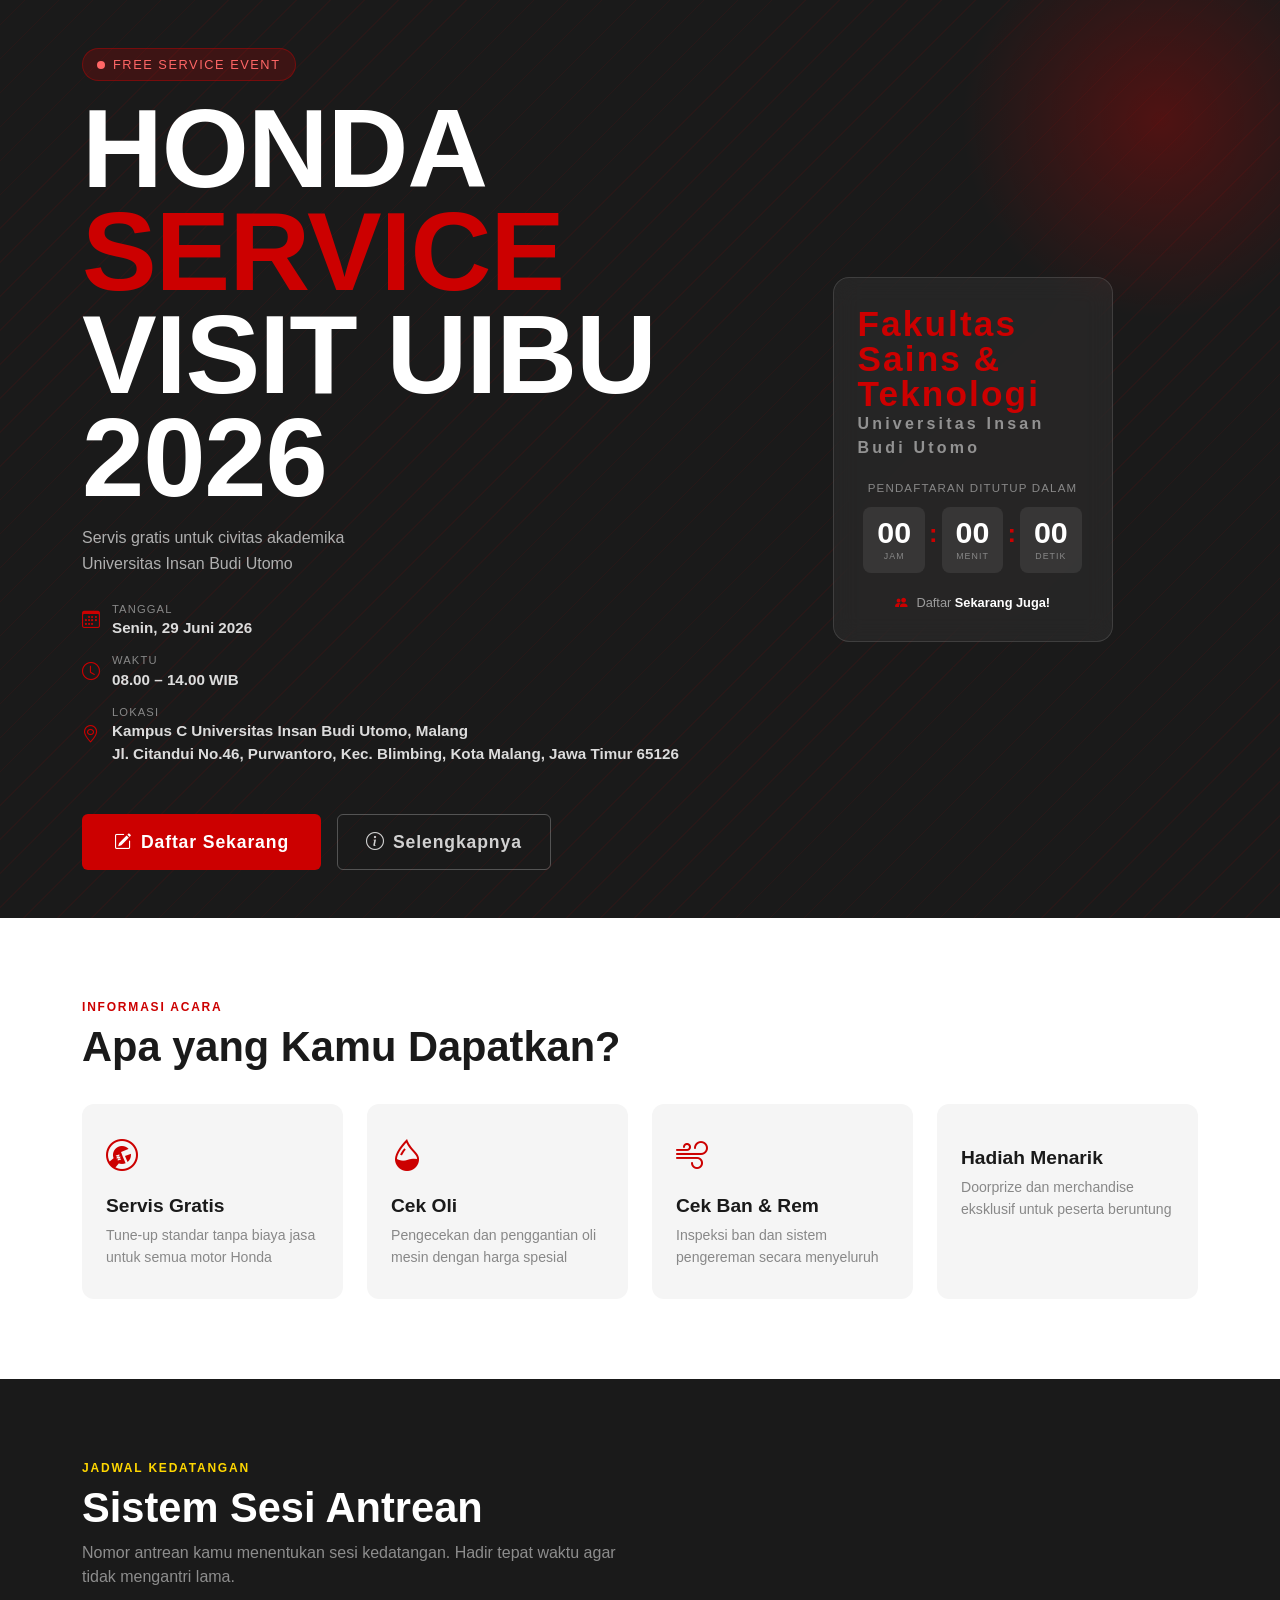
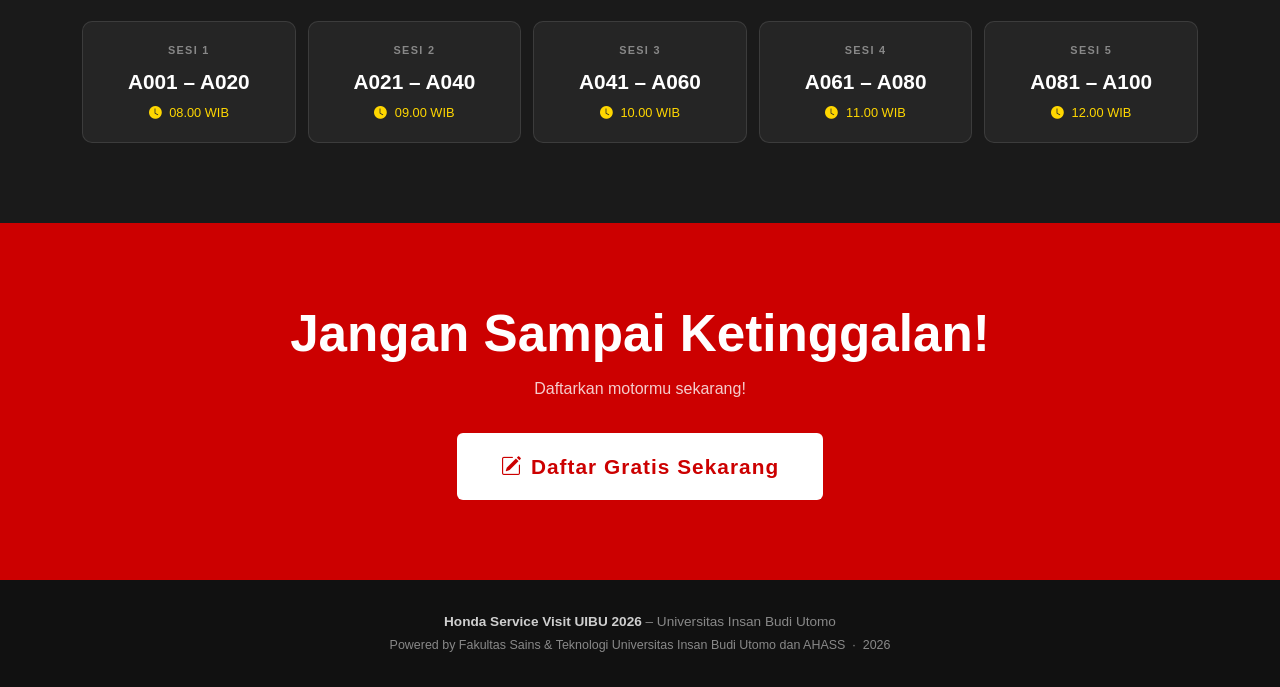
==== commit 17eccc63: "Update text in index.html for branding and call to action" ====
--- a/index.html
+++ b/index.html
@@ -68,8 +68,8 @@
         <div class="hero-card">
           <div class="hero-card-inner">
             <div class="ahass-logo-mock">
-              <span class="ahass-text">AHASS</span>
-              <span class="wing-text">Honda</span>
+              <span class="ahass-text">Fakultas Sains & Teknologi</span>
+              <span class="wing-text">Universitas Insan Budi Utomo</span>
             </div>
             <div class="countdown-block">
               <p class="countdown-label">Pendaftaran Ditutup Dalam</p>
@@ -83,7 +83,7 @@
             </div>
             <div class="quota-info">
               <i class="bi bi-people-fill"></i>
-              Kuota Terbatas <strong>100 Motor</strong>
+              Daftar <strong>Sekarang Juga!</strong>
             </div>
           </div>
         </div>
